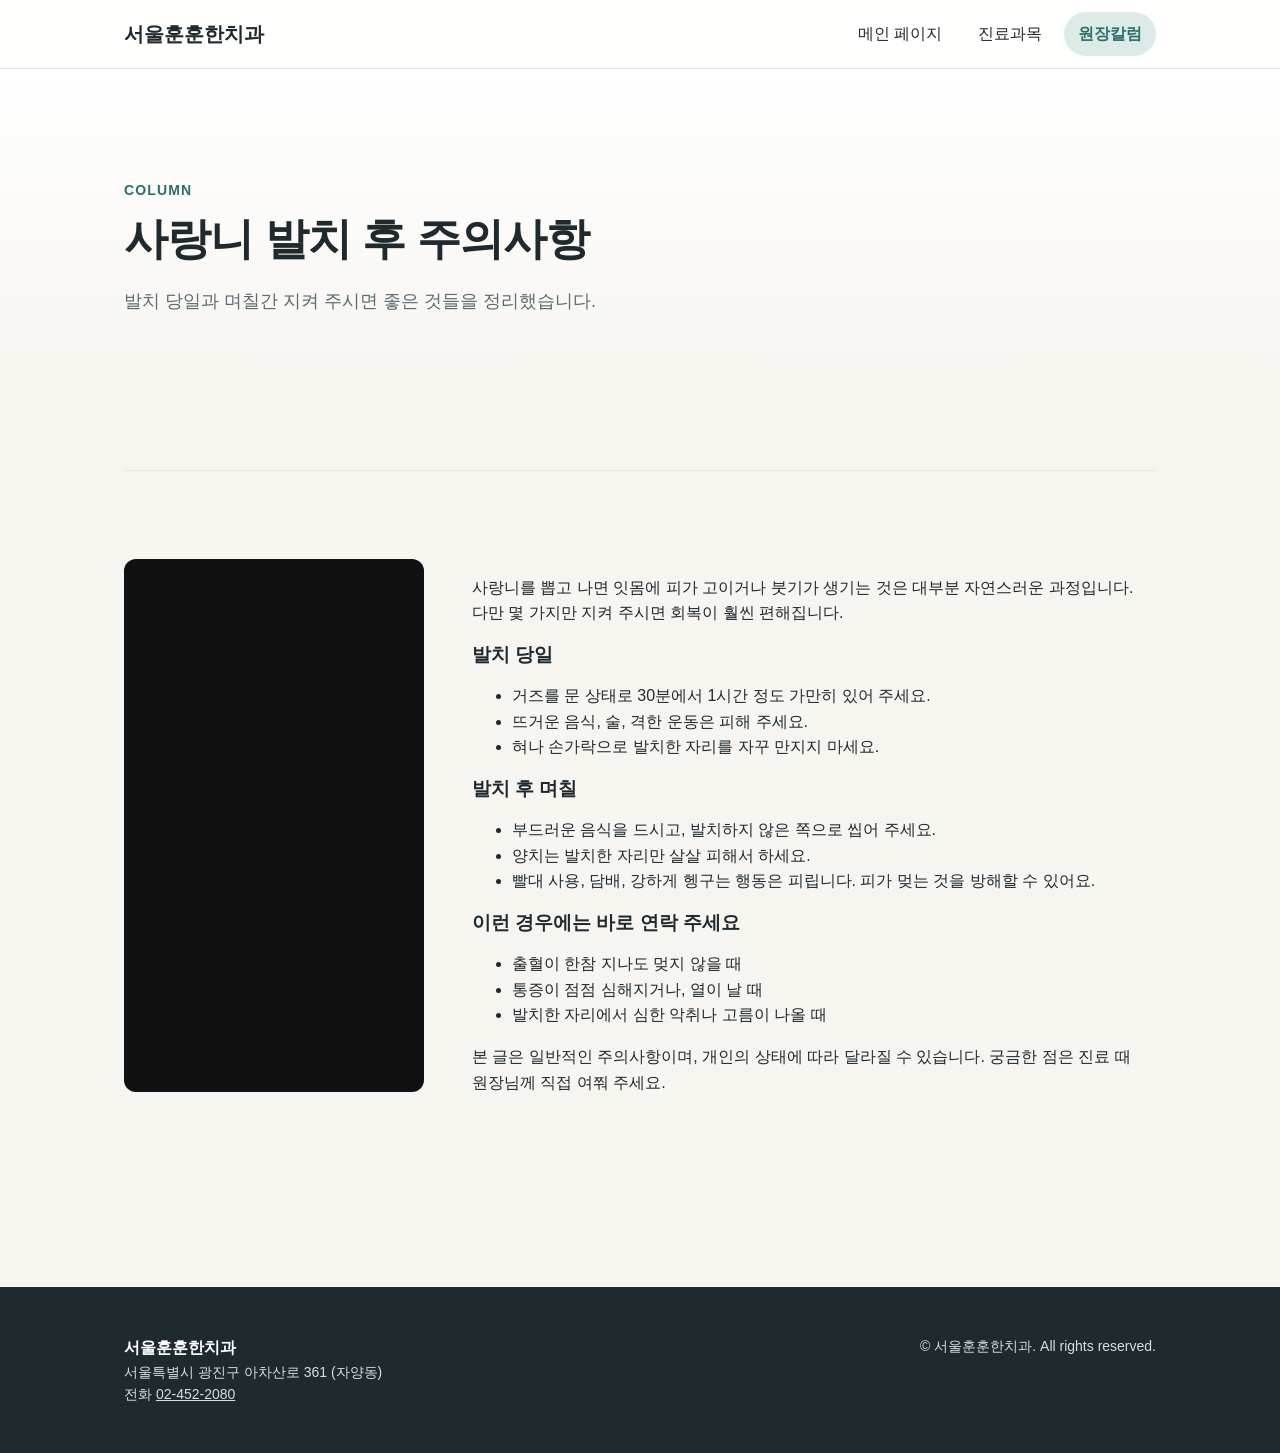
==== index.html @ b3778b20 "HypeProof Studio에서 홈페이지 올리기 (2db12253)" ====
<!doctype html>
<html lang="ko">
<head>
  <meta charset="utf-8" />
  <meta name="viewport" content="width=device-width, initial-scale=1" />
  <title>사랑니 발치 후 주의사항 | 서울훈훈한치과</title>
  <link rel="stylesheet" href="shared.css" />
</head>
<body>

  <header class="topbar">
    <div class="wrap">
      <a class="logo" href="index.html">서울훈훈한치과</a>
      <nav aria-label="주요 메뉴">
        <ul class="menu">
          <li><a href="index.html">메인 페이지</a></li>
          <li><a href="subjects.html">진료과목</a></li>
          <li><a href="columns.html" aria-current="page">원장칼럼</a></li>
        </ul>
      </nav>
    </div>
  </header>

  <main>
    <div class="page-head">
      <div class="wrap">
        <p class="eyebrow">COLUMN</p>
        <h1>사랑니 발치 후 주의사항</h1>
        <p class="lead">발치 당일과 며칠간 지켜 주시면 좋은 것들을 정리했습니다.</p>
      </div>
    </div>
    <section>
      <div class="wrap">
        <div class="block column-split">
          <div class="column-video">
            <iframe
              src="https://www.youtube.com/embed/xfqyJEwQhC8"
              title="사랑니 발치 후 주의사항 쇼츠"
              loading="lazy"
              allow="accelerometer; autoplay; clipboard-write; encrypted-media; gyroscope; picture-in-picture"
              allowfullscreen></iframe>
          </div>

          <div class="column-body">
          <p>사랑니를 뽑고 나면 잇몸에 피가 고이거나 붓기가 생기는 것은 대부분 자연스러운 과정입니다. 다만 몇 가지만 지켜 주시면 회복이 훨씬 편해집니다.</p>

          <h3>발치 당일</h3>
          <ul class="plain">
            <li>거즈를 문 상태로 30분에서 1시간 정도 가만히 있어 주세요.</li>
            <li>뜨거운 음식, 술, 격한 운동은 피해 주세요.</li>
            <li>혀나 손가락으로 발치한 자리를 자꾸 만지지 마세요.</li>
          </ul>

          <h3>발치 후 며칠</h3>
          <ul class="plain">
            <li>부드러운 음식을 드시고, 발치하지 않은 쪽으로 씹어 주세요.</li>
            <li>양치는 발치한 자리만 살살 피해서 하세요.</li>
            <li>빨대 사용, 담배, 강하게 헹구는 행동은 피립니다. 피가 멎는 것을 방해할 수 있어요.</li>
          </ul>

          <h3>이런 경우에는 바로 연락 주세요</h3>
          <ul class="plain">
            <li>출혈이 한참 지나도 멎지 않을 때</li>
            <li>통증이 점점 심해지거나, 열이 날 때</li>
            <li>발치한 자리에서 심한 악취나 고름이 나올 때</li>
          </ul>

          <p class="meta">본 글은 일반적인 주의사항이며, 개인의 상태에 따라 달라질 수 있습니다. 궁금한 점은 진료 때 원장님께 직접 여쭤 주세요.</p>
          </div>
        </div>
      </div>
    </section>
  </main>

  <footer>
    <div class="wrap">
      <div>
        <strong>서울훈훈한치과</strong><br />
        서울특별시 광진구 아차산로 361 (자양동)<br />
        <!-- 여기고치기: 전화 -->
        <span>전화 <a class="tel" data-phone style="color:inherit">02-452-2080</a></span>
      </div>
      <div>© 서울훈훈한치과. All rights reserved.</div>
    </div>
  </footer>

  <!-- 화면의 전화번호만 고치면 누를 때 거는 번호도 같이 바뀝니다 -->
  <script>document.querySelectorAll("a[data-phone]").forEach(a => a.href = "tel:" + a.textContent.replace(/[^0-9]/g, ""));</script>
</body>
</html>
---- shared.css ----
:root {
  --ink: #1f2a2e;
  --muted: #5b6b70;
  --surface: #ffffff;
  --bg: #f7f5f0;
  --accent: #2f6f6a;
  --accent-soft: #dcebe8;
  --radius: 16px;
}
* { box-sizing: border-box; }
html { scroll-behavior: smooth; }
body {
  margin: 0;
  font-family: "Malgun Gothic", "맑은 고딕", -apple-system, "Segoe UI", sans-serif;
  font-size: 16px;
  line-height: 1.6;
  color: var(--ink);
  background: var(--bg);
  word-break: keep-all;
  overflow-wrap: break-word;
}
img { max-width: 100%; display: block; }
a { color: var(--accent); }
:focus-visible { outline: 3px solid var(--accent); outline-offset: 3px; }
.wrap { max-width: 1080px; margin: 0 auto; padding: 0 24px; }
section { padding: 88px 0; }
h1, h2, h3 { line-height: 1.35; margin: 0 0 16px; }
h2 { font-size: 30px; }
.eyebrow { color: var(--accent); font-weight: 700; font-size: 14px; letter-spacing: .08em; margin-bottom: 8px; }
.lead { color: var(--muted); font-size: 18px; max-width: 640px; }

/* 맨 위 메뉴 줄 */
.topbar { position: sticky; top: 0; z-index: 10; background: rgba(255,255,255,.92); backdrop-filter: blur(8px); border-bottom: 1px solid #e6e2d8; }
.topbar .wrap { display: flex; align-items: center; justify-content: space-between; height: 68px; }
.logo { font-weight: 800; font-size: 20px; color: var(--ink); text-decoration: none; }
.menu { display: flex; gap: 8px; list-style: none; margin: 0; padding: 0; flex-wrap: wrap; }
.menu a { display: inline-flex; align-items: center; min-height: 44px; padding: 0 14px; border-radius: 999px; text-decoration: none; color: var(--ink); transition: background .2s; }
.menu a:hover { background: var(--accent-soft); }
.menu a[aria-current="page"] { background: var(--accent-soft); color: var(--accent); font-weight: 700; }

/* 페이지 머리말 */
.page-head { padding: 96px 0 48px; background: linear-gradient(180deg, #ffffff 0%, var(--bg) 100%); }
.page-head h1 { font-size: clamp(30px, 4vw, 44px); letter-spacing: -0.02em; }

/* 버튼 */
.btn { display: inline-flex; align-items: center; justify-content: center; min-height: 48px; padding: 0 24px; border-radius: 999px; background: var(--accent); color: #fff; text-decoration: none; font-weight: 700; transition: transform .2s, opacity .2s; }
.btn:hover { opacity: .9; transform: translateY(-1px); }
.btn.ghost { background: transparent; color: var(--accent); border: 2px solid var(--accent); margin-left: 8px; }

/* 카드 */
.grid { display: grid; gap: 20px; grid-template-columns: repeat(auto-fit, minmax(240px, 1fr)); margin-top: 40px; }
.card { background: var(--surface); border-radius: var(--radius); padding: 28px; box-shadow: 0 4px 20px rgba(0,0,0,.04); }
.card p { color: var(--muted); margin: 0; }

/* 병원 소개 */
.about { background: var(--surface); }
.about-inner { display: grid; gap: 48px; grid-template-columns: 1fr 1fr; align-items: center; }
.photo-ph { aspect-ratio: 4 / 3; border-radius: var(--radius); background: #d9d6cc; display: grid; place-items: center; color: #6b6b6b; font-size: 14px; }
.doctor { display: flex; gap: 16px; align-items: center; margin-top: 24px; }
.doctor .avatar { width: 64px; height: 64px; border-radius: 50%; background: var(--accent-soft); flex: none; }
.doctor small { color: var(--muted); }

/* 진료 안내 */
.treat-list { display: grid; gap: 16px; margin-top: 32px; }
.treat { display: grid; grid-template-columns: 56px 1fr; gap: 16px; padding: 24px; background: var(--surface); border-radius: var(--radius); }
.treat .num { width: 44px; height: 44px; border-radius: 50%; background: var(--accent-soft); color: var(--accent); display: grid; place-items: center; font-weight: 800; }
.treat h3 { font-size: 19px; margin-bottom: 6px; }
.treat p { margin: 0; color: var(--muted); }

/* 오시는 길 */
.visit { background: var(--surface); }
.visit-inner { display: grid; gap: 40px; grid-template-columns: 1fr 1fr; }
.info dt { font-weight: 700; margin-top: 20px; }
.info dd { margin: 4px 0 0; color: var(--muted); }
.hours-table { width: 100%; border-collapse: collapse; margin-top: 8px; }
.hours-table td { padding: 10px 0; border-bottom: 1px solid #ece8df; }
.hours-table td:last-child { text-align: right; }
.map-ph { min-height: 320px; border-radius: var(--radius); background: #e4e1d8; display: grid; place-items: center; color: #6b6b6b; }
.map iframe { width: 100%; height: 320px; border: 0; border-radius: var(--radius); display: block; }
.map-address { margin: 12px 0 6px; }
.map-link { display: inline-block; min-height: 44px; line-height: 44px; padding: 0 18px; border-radius: 999px; background: var(--accent); color: #fff; text-decoration: none; }
.map-link:focus-visible { outline: 3px solid var(--accent); outline-offset: 3px; }

/* 칼럼 영상(쇼츠) — 세로 9:16 비율 */
.column-video { position: relative; width: 100%; max-width: 360px; margin: 0 auto 24px; aspect-ratio: 9 / 16; border-radius: 12px; overflow: hidden; background: #111; }
.column-video iframe { position: absolute; inset: 0; width: 100%; height: 100%; border: 0; }
.sketch { margin: 24px 0 0; }
.sketch svg { width: 100%; height: auto; display: block; border-radius: var(--radius); background: #f6f3ec; border: 1px solid #d8d2c4; }
.sketch figcaption { margin-top: 8px; font-size: 14px; color: #6b6b6b; }

/* 원장 소개 */
.doctor-grid { display: grid; gap: 20px; grid-template-columns: repeat(auto-fit, minmax(240px, 1fr)); margin-top: 32px; }
.doctor-card { background: var(--surface); border-radius: var(--radius); padding: 28px; box-shadow: 0 4px 20px rgba(0,0,0,.04); text-align: center; }
.avatar-lg { width: 120px; height: 120px; border-radius: 50%; background: var(--accent-soft); margin: 0 auto 16px; }
.doctor-card h3 { font-size: 20px; margin-bottom: 4px; }
.doctor-card .role { color: var(--accent); font-weight: 700; margin: 0 0 8px; }
.doctor-card .bio { color: var(--muted); margin: 0; }

/* 진료과목 · 칼럼 목록 */
.item-list { display: grid; gap: 16px; margin-top: 32px; }
.item { background: var(--surface); border-radius: var(--radius); padding: 24px 28px; box-shadow: 0 4px 20px rgba(0,0,0,.04); }
.item h3 { font-size: 19px; margin-bottom: 6px; }
.item p { margin: 0; color: var(--muted); }
.item .meta { font-size: 14px; color: var(--accent); font-weight: 700; margin-bottom: 4px; }

/* 메인 첫 화면 슬라이드 */
.hero { padding: 96px 0 56px; background: linear-gradient(180deg, #ffffff 0%, var(--bg) 100%); text-align: center; }
.slides { position: relative; max-width: 880px; margin: 0 auto; min-height: 240px; padding: 0 24px; }
.slide { display: none; }
.slide.is-on { display: block; }
.slide h1 { font-size: clamp(28px, 4vw, 44px); letter-spacing: -0.02em; margin-bottom: 16px; }
.slide p { color: var(--muted); font-size: 18px; margin: 0; }
.slide-controls { display: flex; align-items: center; justify-content: center; gap: 20px; margin-top: 28px; }
.slide-btn { width: 44px; height: 44px; border-radius: 50%; border: 1px solid var(--line, #d9d4cc); background: transparent; color: inherit; display: inline-flex; align-items: center; justify-content: center; cursor: pointer; transition: background 200ms; }
.slide-btn:hover { background: rgba(0,0,0,0.05); }
.slide-btn:focus-visible { outline: 2px solid currentColor; outline-offset: 2px; }
.slide-dots { display: flex; gap: 8px; }
.slide-dot { width: 8px; height: 8px; border-radius: 50%; background: var(--line, #d9d4cc); transition: background 200ms; }
.slide-dot.is-on { background: var(--accent, currentColor); }
@media (prefers-reduced-motion: reduce) { .slide-btn, .slide-dot { transition: none; } }
.hours-pill { display: inline-block; margin-top: 32px; padding: 10px 20px; border-radius: 999px; background: var(--accent-soft); color: var(--accent); font-weight: 700; font-size: 15px; }

/* 메인 공통 블록 (병원 소개 · 원장 소개 · 진료 안내 · 오시는 길) */
.block { padding: 88px 0; background: var(--bg); border-top: 1px solid #ece8df; }
.block:nth-of-type(even) { background: var(--surface); }
.block .eyebrow { margin-bottom: 8px; }
.block > .wrap > p:not(.eyebrow) { color: var(--muted); max-width: 640px; }

/* 원장 소개 사진 자리 */
.doctor-grid .doctor { display: block; margin-top: 0; text-align: center; background: var(--surface); border-radius: var(--radius); padding: 28px; box-shadow: 0 4px 20px rgba(0,0,0,.04); }
.doctor-photo { width: 120px; height: 120px; border-radius: 50%; background: var(--accent-soft); margin: 0 auto 16px; display: grid; place-items: center; color: var(--accent); font-size: 13px; }
.doctor h3 { font-size: 20px; margin-bottom: 4px; }
.doctor p { color: var(--muted); margin: 0; }

/* 진료 안내 목록 (번호 칸) */
.treat-list { list-style: none; margin: 32px 0 0; padding: 0; display: grid; gap: 16px; counter-reset: treat; }
.treat-list li { counter-increment: treat; position: relative; padding: 24px 28px 24px 84px; background: var(--surface); border-radius: var(--radius); box-shadow: 0 4px 20px rgba(0,0,0,.04); }
.treat-list li::before { content: counter(treat); position: absolute; left: 24px; top: 24px; width: 44px; height: 44px; border-radius: 50%; background: var(--accent-soft); color: var(--accent); display: grid; place-items: center; font-weight: 800; }
.treat-list h3 { font-size: 19px; margin-bottom: 6px; }
.treat-list p { margin: 0; color: var(--muted); }

/* 오시는 길 표 */
.hours-table { width: 100%; border-collapse: collapse; margin-top: 8px; }
.hours-table td { padding: 10px 0; border-bottom: 1px solid #ece8df; }
.hours-table td:last-child { text-align: right; }

/* 맨 아래 정보 */
footer { background: var(--ink); color: #d7dedf; padding: 48px 0; font-size: 14px; }
footer .wrap { display: flex; flex-wrap: wrap; justify-content: space-between; gap: 16px; }
footer strong { color: #fff; font-size: 16px; }

@media (max-width: 760px) {
  section { padding: 64px 0; }
  .about-inner, .visit-inner { grid-template-columns: 1fr; }
  .menu { display: none; }
  .page-head { padding: 72px 0 36px; }
  .btn.ghost { margin: 12px 0 0; }
}
@media (prefers-reduced-motion: reduce) {
  html { scroll-behavior: auto; }
  * { transition: none !important; animation: none !important; }
}

.about-photo { display: block; width: 100%; max-width: 640px; height: auto; margin: 24px 0 0; border-radius: 12px; }

/* 칼럼 페이지: 왼쪽 쇼츠 · 오른쪽 주의사항 (좁은 화면에서는 위아래로) */
.column-split { display: grid; grid-template-columns: minmax(220px, 300px) 1fr; gap: 48px; align-items: start; }
.column-split .column-video { margin: 0; max-width: 300px; }
@media (max-width: 760px) {
  .column-split { grid-template-columns: 1fr; gap: 24px; }
  .column-split .column-video { max-width: 280px; margin: 0 auto; }
}
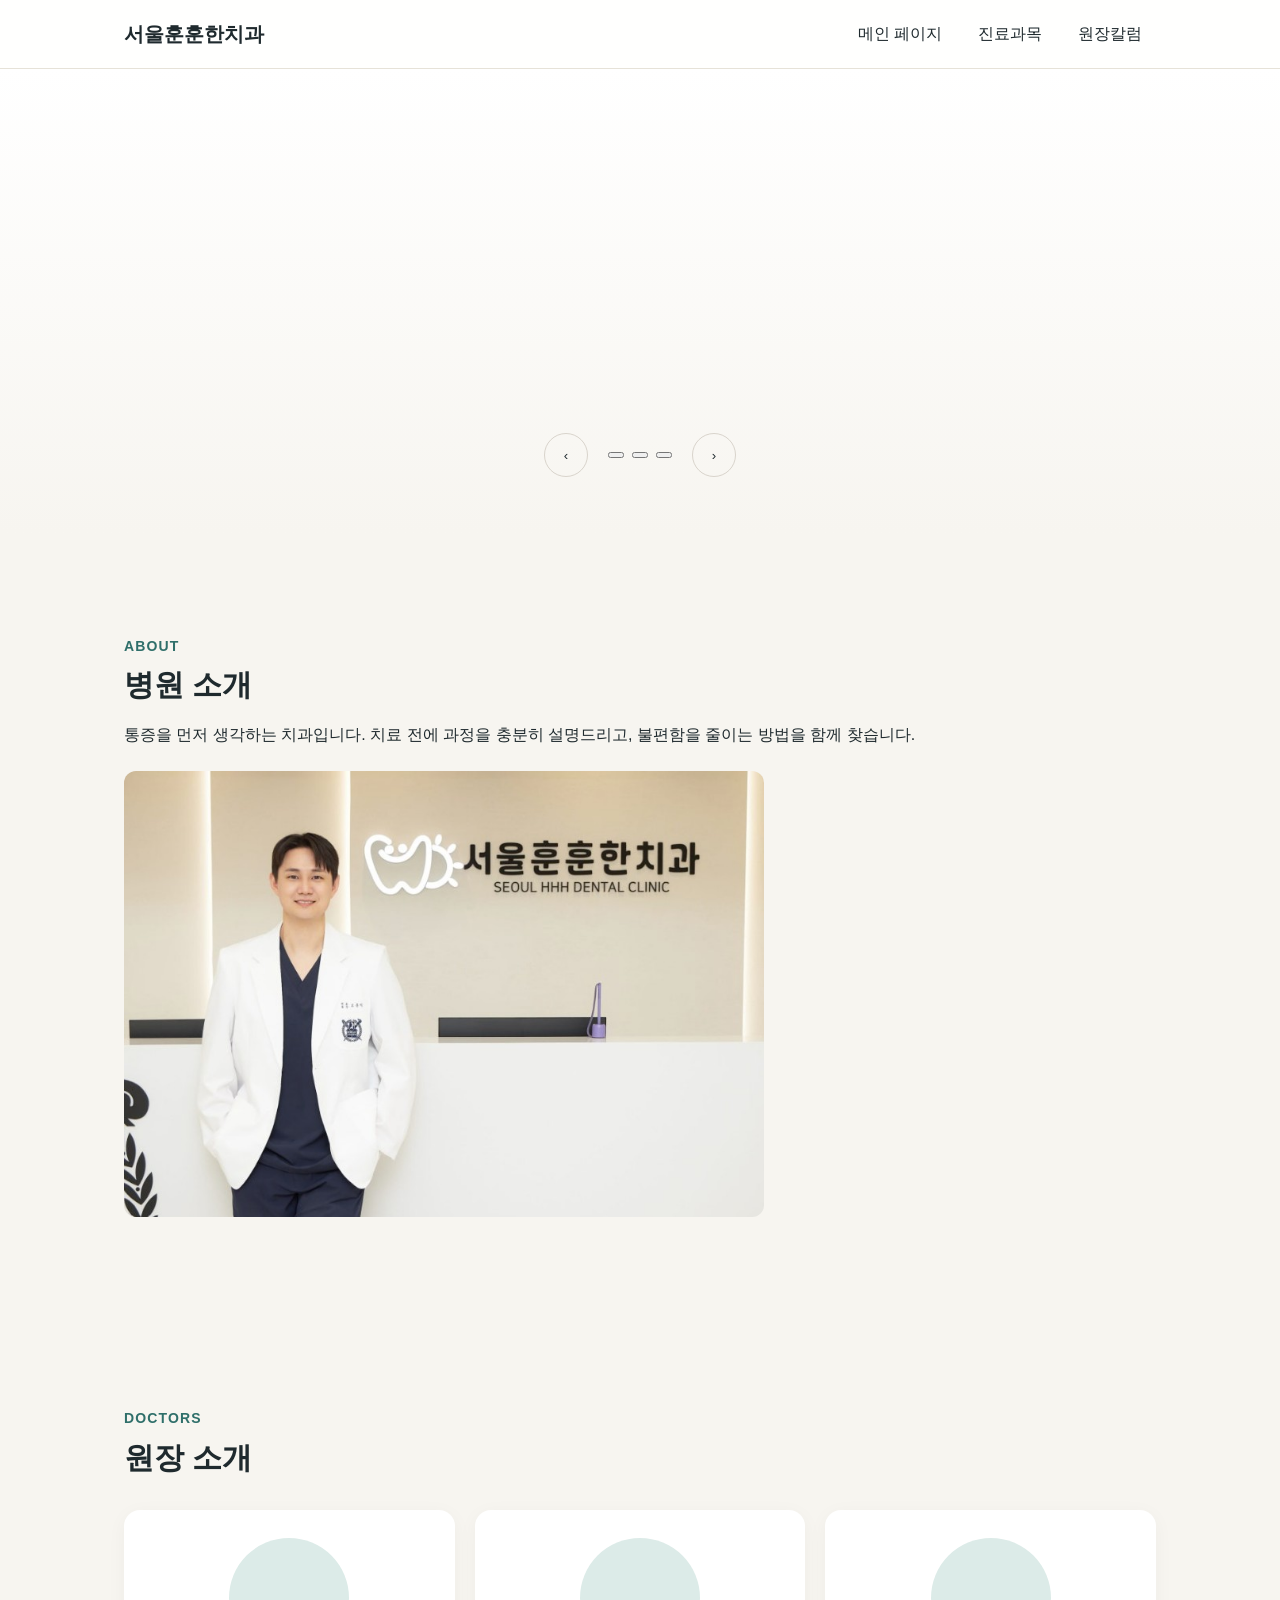
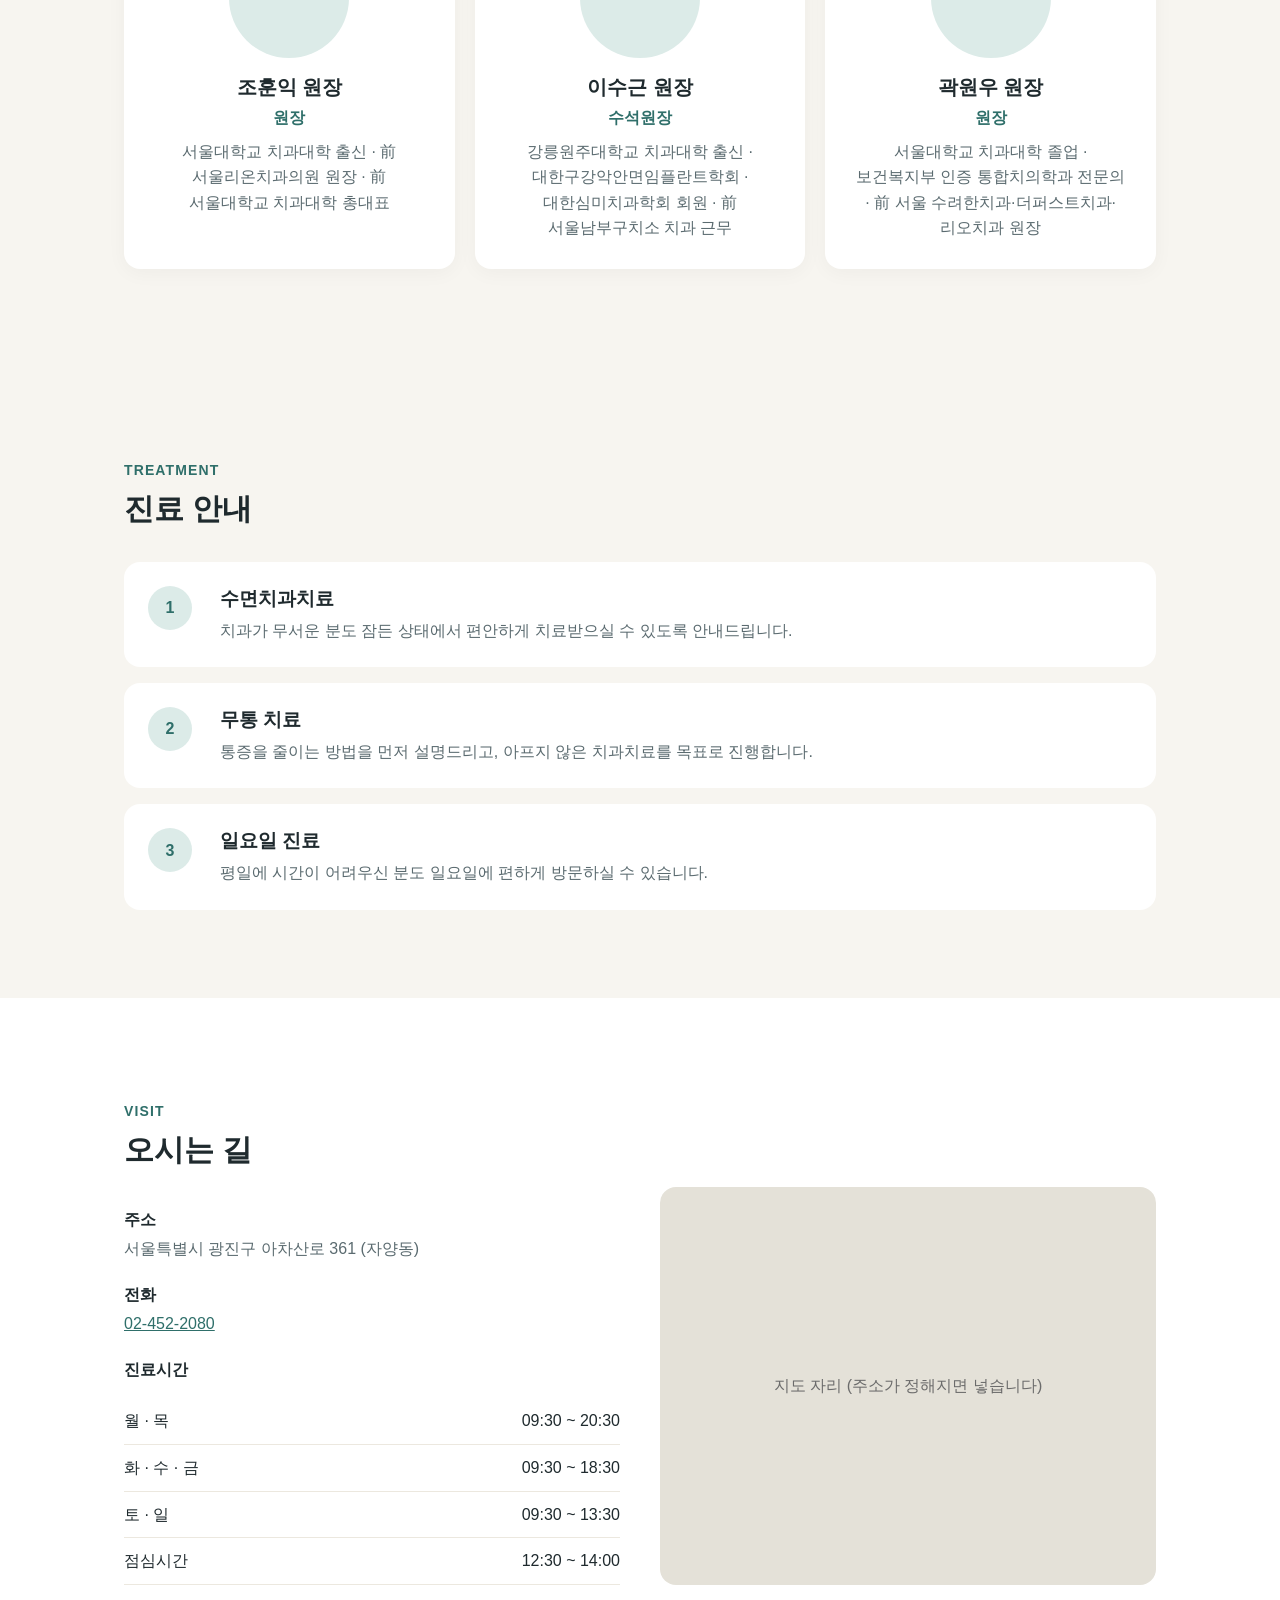
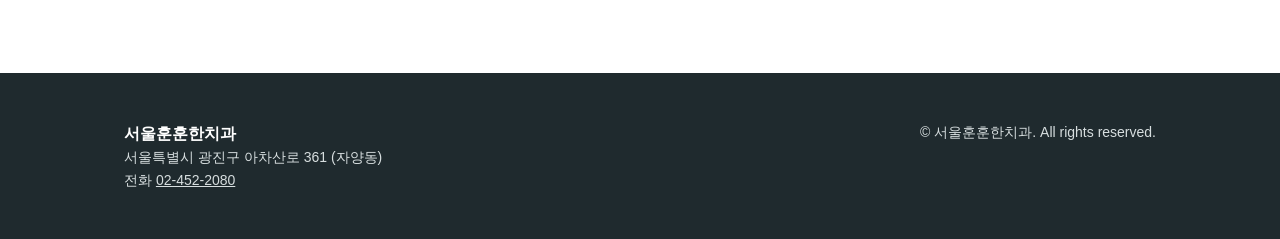
==== commit 68bff05f: "HypeProof Studio에서 홈페이지 올리기 (04236ed4)" ====
--- a/index.html
+++ b/index.html
@@ -3,7 +3,7 @@
 <head>
   <meta charset="utf-8" />
   <meta name="viewport" content="width=device-width, initial-scale=1" />
-  <title>사랑니 발치 후 주의사항 | 서울훈훈한치과</title>
+  <title>서울훈훈한치과</title>
   <link rel="stylesheet" href="shared.css" />
 </head>
 <body>
@@ -15,58 +15,137 @@
         <ul class="menu">
           <li><a href="index.html">메인 페이지</a></li>
           <li><a href="subjects.html">진료과목</a></li>
-          <li><a href="columns.html" aria-current="page">원장칼럼</a></li>
+          <li><a href="columns.html">원장칼럼</a></li>
         </ul>
       </nav>
     </div>
   </header>
 
   <main>
-    <div class="page-head">
+    <!-- 첫 화면 슬라이드 -->
+    <section class="hero">
+      <div class="slides" id="slides">
+        <div class="slide is-active">
+          <p class="eyebrow">수면치과치료</p>
+          <h1>치과치료, 더이상 아프지 않습니다</h1>
+          <p class="lead">잠든 사이에 편안하게 치료받으실 수 있도록 안내드립니다.</p>
+        </div>
+        <div class="slide">
+          <p class="eyebrow">서울대 출신 원장</p>
+          <h1>서울대학교 치과병원과 동일한 술식과 재료를 사용합니다</h1>
+          <p class="lead">조훈익 대표원장을 중심으로 진료합니다.</p>
+        </div>
+        <div class="slide">
+          <p class="eyebrow">일요일 진료</p>
+          <h1>일요일에도 진료합니다</h1>
+          <p class="lead">평일에 시간이 어려우신 분도 편하게 방문하실 수 있습니다.</p>
+        </div>
+      </div>
+      <div class="slide-controls">
+        <button type="button" class="slide-btn" data-dir="-1" aria-label="이전 슬라이드">&#8249;</button>
+        <div class="slide-dots" role="tablist" aria-label="슬라이드 선택">
+          <button type="button" class="dot is-active" aria-label="1번 슬라이드"></button>
+          <button type="button" class="dot" aria-label="2번 슬라이드"></button>
+          <button type="button" class="dot" aria-label="3번 슬라이드"></button>
+        </div>
+        <button type="button" class="slide-btn" data-dir="1" aria-label="다음 슬라이드">&#8250;</button>
+      </div>
+    </section>
+
+    <!-- 병원 소개 -->
+    <section id="about">
       <div class="wrap">
-        <p class="eyebrow">COLUMN</p>
-        <h1>사랑니 발치 후 주의사항</h1>
-        <p class="lead">발치 당일과 며칠간 지켜 주시면 좋은 것들을 정리했습니다.</p>
+        <p class="eyebrow">ABOUT</p>
+        <h2>병원 소개</h2>
+        <p>통증을 먼저 생각하는 치과입니다. 치료 전에 과정을 충분히 설명드리고, 불편함을 줄이는 방법을 함께 찾습니다.</p>
+        <img class="about-photo" src="images/hospital.jpg" alt="서울훈훈한치과 병원 사진" />
       </div>
-    </div>
-    <section>
+    </section>
+
+    <!-- 원장 소개 -->
+    <section id="doctors">
       <div class="wrap">
-        <div class="block column-split">
-          <div class="column-video">
-            <iframe
-              src="https://www.youtube.com/embed/xfqyJEwQhC8"
-              title="사랑니 발치 후 주의사항 쇼츠"
-              loading="lazy"
-              allow="accelerometer; autoplay; clipboard-write; encrypted-media; gyroscope; picture-in-picture"
-              allowfullscreen></iframe>
+        <p class="eyebrow">DOCTORS</p>
+        <h2>원장 소개</h2>
+        <div class="doctor-grid">
+          <article class="doctor-card">
+            <div class="avatar-lg" role="img" aria-label="조훈익 원장 사진 자리"></div>
+            <h3>조훈익 원장</h3>
+            <p class="role">원장</p>
+            <p class="bio">서울대학교 치과대학 출신 · 前 서울리온치과의원 원장 · 前 서울대학교 치과대학 총대표</p>
+          </article>
+          <article class="doctor-card">
+            <div class="avatar-lg" role="img" aria-label="이수근 수석원장 사진 자리"></div>
+            <h3>이수근 원장</h3>
+            <p class="role">수석원장</p>
+            <p class="bio">강릉원주대학교 치과대학 출신 · 대한구강악안면임플란트학회 · 대한심미치과학회 회원 · 前 서울남부구치소 치과 근무</p>
+          </article>
+          <article class="doctor-card">
+            <div class="avatar-lg" role="img" aria-label="곽원우 원장 사진 자리"></div>
+            <h3>곽원우 원장</h3>
+            <p class="role">원장</p>
+            <p class="bio">서울대학교 치과대학 졸업 · 보건복지부 인증 통합치의학과 전문의 · 前 서울 수려한치과·더퍼스트치과·리오치과 원장</p>
+          </article>
+        </div>
+      </div>
+    </section>
+
+    <!-- 진료 안내 -->
+    <section id="treatment">
+      <div class="wrap">
+        <p class="eyebrow">TREATMENT</p>
+        <h2>진료 안내</h2>
+        <div class="treat-list">
+          <article class="treat">
+            <div class="num">1</div>
+            <div>
+              <!-- 여기고치기: 진료 안내(수면치과치료) -->
+              <h3>수면치과치료</h3>
+              <p>치과가 무서운 분도 잠든 상태에서 편안하게 치료받으실 수 있도록 안내드립니다.</p>
+            </div>
+          </article>
+          <article class="treat">
+            <div class="num">2</div>
+            <div>
+              <h3>무통 치료</h3>
+              <p>통증을 줄이는 방법을 먼저 설명드리고, 아프지 않은 치과치료를 목표로 진행합니다.</p>
+            </div>
+          </article>
+          <article class="treat">
+            <div class="num">3</div>
+            <div>
+              <h3>일요일 진료</h3>
+              <p>평일에 시간이 어려우신 분도 일요일에 편하게 방문하실 수 있습니다.</p>
+            </div>
+          </article>
+        </div>
+      </div>
+    </section>
+
+    <!-- 오시는 길 -->
+    <section id="visit" class="visit">
+      <div class="wrap">
+        <p class="eyebrow">VISIT</p>
+        <h2>오시는 길</h2>
+        <div class="visit-inner">
+          <div>
+            <dl class="info">
+              <dt>주소</dt>
+              <dd>서울특별시 광진구 아차산로 361 (자양동)</dd>
+              <dt>전화</dt>
+              <!-- 여기고치기: 전화 -->
+              <dd><a class="tel" data-phone>02-452-2080</a></dd>
+              <dt>진료시간</dt>
+            </dl>
+            <!-- 여기고치기: 진료시간 -->
+            <table class="hours-table" aria-label="진료시간">
+              <tr><td>월 · 목</td><td>09:30 ~ 20:30</td></tr>
+              <tr><td>화 · 수 · 금</td><td>09:30 ~ 18:30</td></tr>
+              <tr><td>토 · 일</td><td>09:30 ~ 13:30</td></tr>
+              <tr><td>점심시간</td><td>12:30 ~ 14:00</td></tr>
+            </table>
           </div>
-
-          <div class="column-body">
-          <p>사랑니를 뽑고 나면 잇몸에 피가 고이거나 붓기가 생기는 것은 대부분 자연스러운 과정입니다. 다만 몇 가지만 지켜 주시면 회복이 훨씬 편해집니다.</p>
-
-          <h3>발치 당일</h3>
-          <ul class="plain">
-            <li>거즈를 문 상태로 30분에서 1시간 정도 가만히 있어 주세요.</li>
-            <li>뜨거운 음식, 술, 격한 운동은 피해 주세요.</li>
-            <li>혀나 손가락으로 발치한 자리를 자꾸 만지지 마세요.</li>
-          </ul>
-
-          <h3>발치 후 며칠</h3>
-          <ul class="plain">
-            <li>부드러운 음식을 드시고, 발치하지 않은 쪽으로 씹어 주세요.</li>
-            <li>양치는 발치한 자리만 살살 피해서 하세요.</li>
-            <li>빨대 사용, 담배, 강하게 헹구는 행동은 피립니다. 피가 멎는 것을 방해할 수 있어요.</li>
-          </ul>
-
-          <h3>이런 경우에는 바로 연락 주세요</h3>
-          <ul class="plain">
-            <li>출혈이 한참 지나도 멎지 않을 때</li>
-            <li>통증이 점점 심해지거나, 열이 날 때</li>
-            <li>발치한 자리에서 심한 악취나 고름이 나올 때</li>
-          </ul>
-
-          <p class="meta">본 글은 일반적인 주의사항이며, 개인의 상태에 따라 달라질 수 있습니다. 궁금한 점은 진료 때 원장님께 직접 여쭤 주세요.</p>
-          </div>
+          <div class="map-ph" role="img" aria-label="지도 자리">지도 자리 (주소가 정해지면 넣습니다)</div>
         </div>
       </div>
     </section>
@@ -86,5 +165,32 @@
 
   <!-- 화면의 전화번호만 고치면 누를 때 거는 번호도 같이 바뀝니다 -->
   <script>document.querySelectorAll("a[data-phone]").forEach(a => a.href = "tel:" + a.textContent.replace(/[^0-9]/g, ""));</script>
+
+  <script>
+    (function () {
+      var slides = document.querySelectorAll("#slides .slide");
+      var dots = document.querySelectorAll(".slide-dots .dot");
+      var btns = document.querySelectorAll(".slide-btn");
+      var current = 0;
+      var timer = null;
+
+      function show(i) {
+        current = (i + slides.length) % slides.length;
+        slides.forEach(function (s, n) { s.classList.toggle("is-active", n === current); });
+        dots.forEach(function (d, n) { d.classList.toggle("is-active", n === current); });
+      }
+      function restart() {
+        clearInterval(timer);
+        timer = setInterval(function () { show(current + 1); }, 6000);
+      }
+      btns.forEach(function (b) {
+        b.addEventListener("click", function () { show(current + Number(b.dataset.dir)); restart(); });
+      });
+      dots.forEach(function (d, n) {
+        d.addEventListener("click", function () { show(n); restart(); });
+      });
+      restart();
+    })();
+  </script>
 </body>
 </html>
